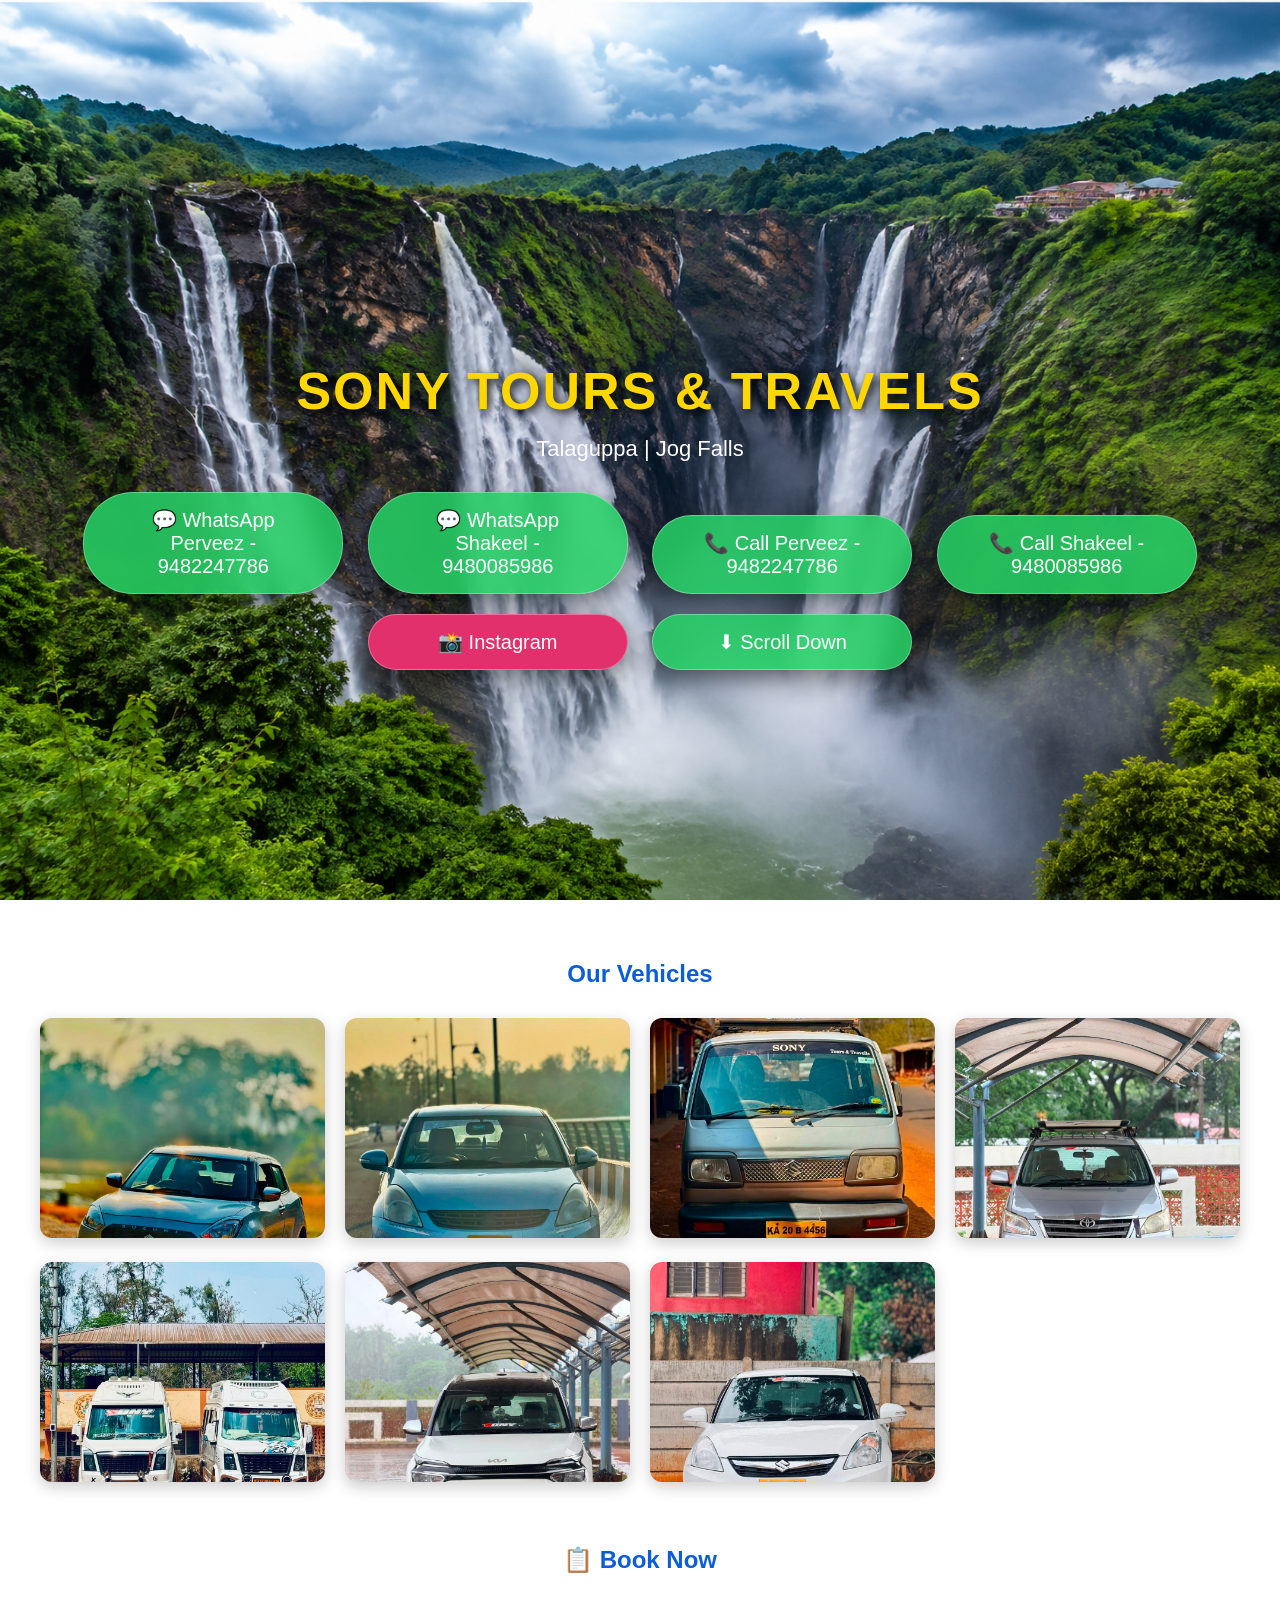
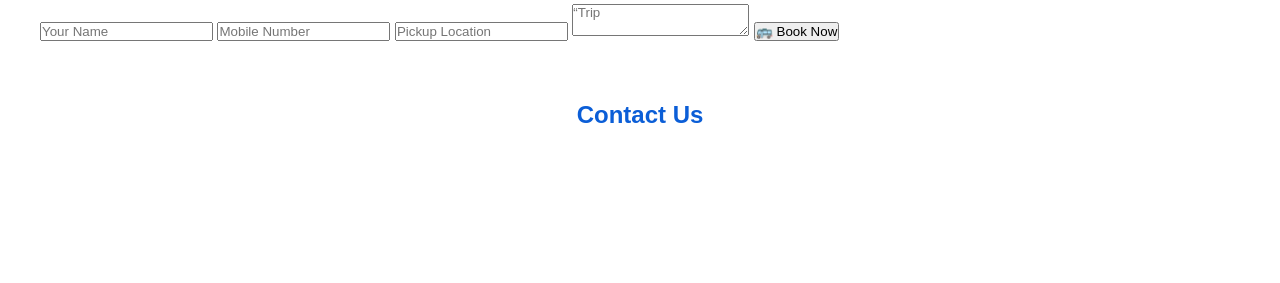
==== index.html @ 0dd58f62 "Update index.html" ====
<!DOCTYPE html>

<html lang="en">

<head>

<meta charset="UTF-8">

<meta name="viewport" content="width=device-width, initial-scale=1.0">

<title>SONY TOURS & TRAVELS</title>

<link rel="stylesheet" href="style.css">

</head>

<body>
    <div class=“overlay”>

<section class="hero">

    <div>

        <h1>SONY TOURS & TRAVELS</h1>

        <p>Talaguppa | Jog Falls</p>

        <a class="btn" href="https://wa.me/919482247786" target="_blank">
    💬 WhatsApp Perveez - 9482247786
</a>

<a class="btn" href="https://wa.me/919480085986" target="_blank">
    💬 WhatsApp Shakeel - 9480085986
</a>

        <a class="btn" href="tel:+919482247786">
    📞 Call Perveez - 9482247786
</a>

<a class="btn" href="tel:+919480085986">
    📞 Call Shakeel - 9480085986
</a>
<a class="btn instagram-btn" href="https://www.instagram.com/sony_travels_talaguppa07/" target="_blank" rel="noopener noreferrer">
    📸 Instagram
</a>
        <a class="btn" href="#vehicles">
⬇ Scroll Down
</a>
    </div>
</section>

<section id="vehicles">
<h2>Our Vehicles</h2>

<div class="gallery">
<a href="IMG_20260731_072703_960.jpg" target="_blank"><img src="IMG_20260731_072703_960.jpg"></a>

<a href="IMG_20260731_072707_547.jpg" target="_blank"><img src="IMG_20260731_072707_547.jpg"></a>

<a href="IMG_20260731_072710_610.jpg" target="_blank"><img src="IMG_20260731_072710_610.jpg"></a>

<a href="IMG_20260731_072713_375.jpg" target="_blank"><img src="IMG_20260731_072713_375.jpg"></a>

<a href="IMG_20260731_072716_270.jpg" target="_blank"><img src="IMG_20260731_072716_270.jpg"></a>

<a href="IMG_20260731_072719_317.jpg" target="_blank"><img src="IMG_20260731_072719_317.jpg"></a>

<a href="IMG_20260731_072722_815.jpg" target="_blank"><img src="IMG_20260731_072722_815.jpg"></a>
</div>
</section>

<section class=“booking”>
  <h2>📋 Book Now</h2>

<input type="text" name="Name" placeholder="Your Name" required>

<input type="tel" name="Phone" placeholder="Mobile Number" required>

<input type="text" name="Pickup" placeholder="Pickup Location" required>

<label style="color:white;font-weight:bold;”>Travel Date</label>
<input type="date" name="Travel_Date" required>

<textarea name=“Message” placeholder=“Trip Details” required></textarea>

<button type=“submit” class=“btn”>🚌 Book Now</button>
  </form>
</section>
<section class="contact">
<h2>Contact Us</h2>

<p>Perveez Ahamed - 9482247786</p>
<p>Shakeel Ahamed - 9480085986</p>

</section>

<footer>
© 2026 SONY TOURS & TRAVELS
</footer>

    </div>        

</body>
</html>
---- style.css ----
*{

    margin:0;

    padding:0;

    box-sizing:border-box;

    font-family:Arial,sans-serif;

}

body{
    margin: 0;
    min-height: 100vh;
    background-image: url("F8322536-BD50-4937-A108-79D37167E2A5.png") !important;
    background-size: cover !important;
    background-position: center !important;
    background-repeat: no-repeat !important;
    background-attachment: scroll;
    background-attachment: fixed;
    color: #fff;
}
.hero{
    min-height:100vh;
    background: transparent;
    display:flex;
    justify-content:center;
    align-items:center;
    text-align:center;
    color:#fff;
    padding:20px;
    padding-top:80px;
}
.hero h1{
    font-size:52px;
    margin-bottom:15px;
    color:#FFD700 !important;
    text-shadow:3px 3px 10px #000;
    padding-top:40px;
    letter-spacing: 2px;
    font-weight: bold;
}

.hero p{

    font-size:22px;

    margin-bottom:20px;

}

.btn{
    display:inline-block;
    background:rgba(37,211,102,0.85);
    backdrop-filter:blur(10px);
    -webkit-backdrop-filter:blur(10px);
    border:1px solid rgba(255,255,255,0.3);
    color:#fff;
    text-decoration:none;
    padding:15px 30px;
    border-radius:50px;
    font-size:20px;
    margin:10px;
    width:260px;
    box-shadow:0 10px 25px rgba(0,0,0,0.45);
    transition:all .3s ease;
    cursor: pointer;
}

.btn:hover{
    background:rgba(37,211,102,1);
    transform:scale(1.05);
    box-shadow:0 15px 30px rgba(0,0,0,0.6);
    filter: brightness(1.1);
}

section{

    padding:60px 20px;

}

h2{

    text-align:center;
    

    color:#0b5ed7;

    margin-bottom:30px;

}

.gallery{

    display:grid;

    grid-template-columns:repeat(auto-fit,minmax(250px,1fr));

    gap:20px;

}

.gallery img{

    width:100%;

    height:220px;

    object-fit:cover;

    border-radius:12px;

    box-shadow:0 5px 15px rgba(0,0,0,.2);

}

.contact{
    background: transparent;
    color: #fff;
    text-align: center;
}

.contact a{

    color:#fff;

    text-decoration:none;

    font-size:18px;

}

footer{

    background:#111;

    color:#fff;

    text-align:center;

    padding:15px;

}

@media(max-width:768px){

    .hero h1{

        font-size:34px;

    }

    .hero p{

        font-size:18px;

    }

    .btn{

        display:block;

        width:220px;

        margin:10px auto;
      }

}
section{
    background: transparent;
    backdrop-filter: none;
    margin:20px;
    padding:20px;
    border-radius:15px;
}

footer{
    background: rgba(0,0,0,0.7);
    color:white;
    text-align:center;
    padding:15px;
}
section,
.contact,
footer {
    background: transparent !important;
}
.booking form{
    display:flex;
    flex-direction:column;
    gap:12px;
}

.booking input,
.booking textarea,
.booking button{
    width:100%;
    box-sizing:border-box;
}

.booking input[type="date"]{
    display:block;
    width:100% !important;
    min-height:50px;
    color:#000;
    background:#fff;
}
.overlay {
    background: transparent;
}
.instagram-btn {
    background: #E1306C;
    color: white;
}
.booking{
    max-width:600px;
    margin:40px auto;
    padding:20px;
    background:rgba(255,255,255,0.15);
    border-radius:15px;
    backdrop-filter:blur(8px);
}

.booking input,
.booking textarea{
    width:100%;
    padding:12px;
    margin:10px 0;
    border:none;
    border-radius:8px;
    font-size:16px;
}

.booking button{
    width:100%;
    margin-top:10px;
    background:#25D366;
    color:white;
    border:none;
    padding:15px;
    border-radius:10px;
    font-size:18px;
    cursor:pointer;
}
.booking input[type="date"]{
    display:block;
    width:100% !important;
    min-height:50px;
}

.booking form{
    display:flex;
    flex-direction:column;
    gap:12px;
}
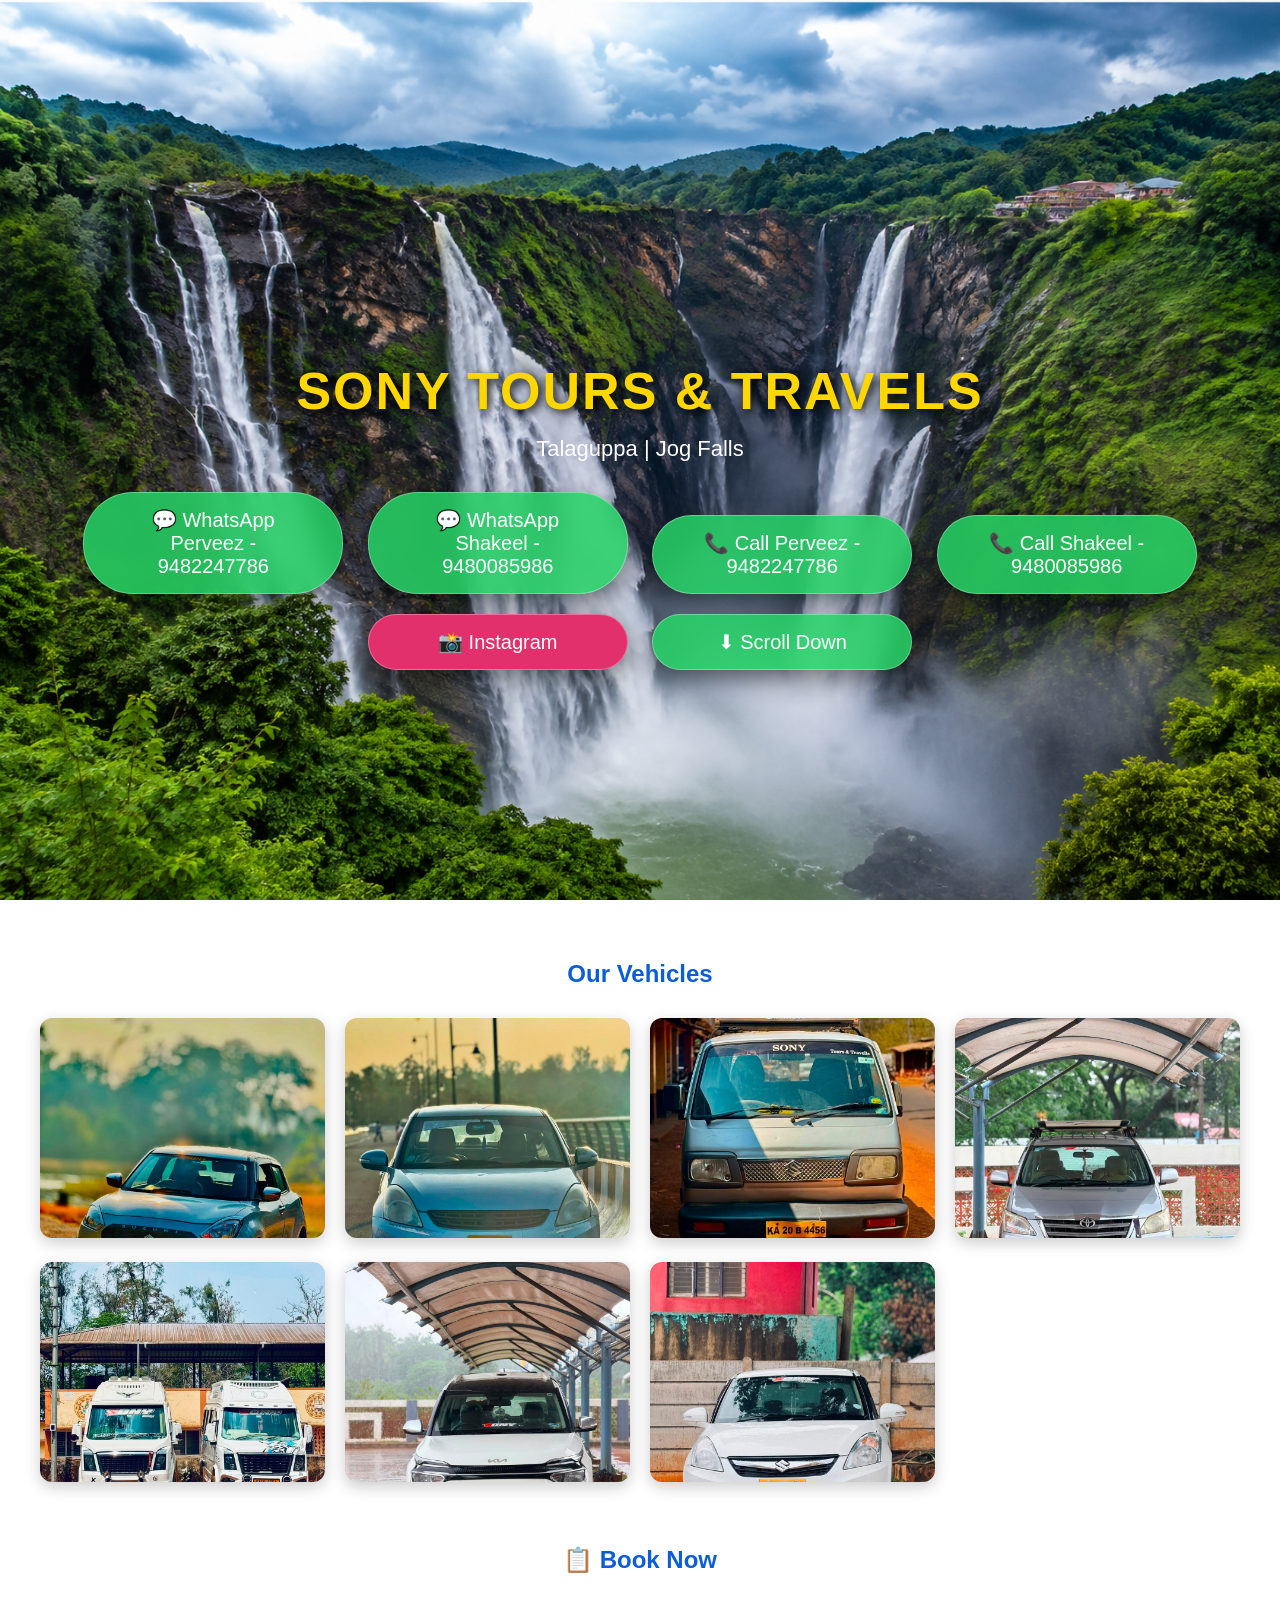
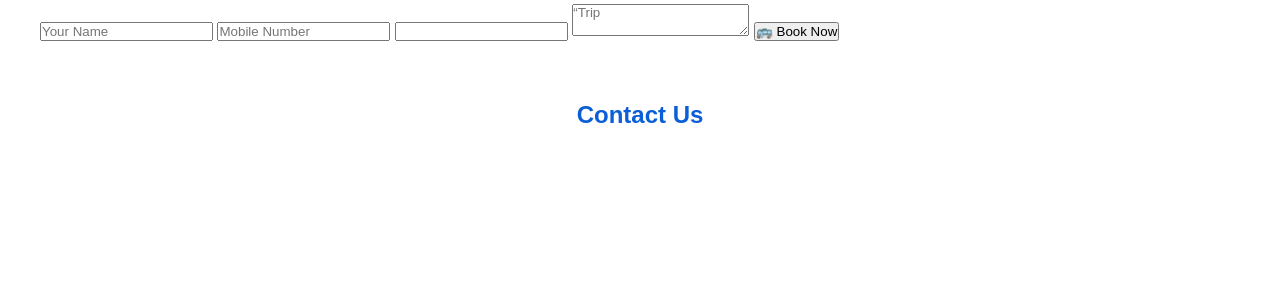
==== commit 1c242d10: "Update index.html" ====
--- a/index.html
+++ b/index.html
@@ -71,12 +71,12 @@
 
 <section class=“booking”>
   <h2>📋 Book Now</h2>
-
+<form action="https://formsubmit.co/rahidkhankhanrahid007@gmail.com" method="POST">
 <input type="text" name="Name" placeholder="Your Name" required>
 
 <input type="tel" name="Phone" placeholder="Mobile Number" required>
 
-<input type="text" name="Pickup" placeholder="Pickup Location" required>
+<input type=“date” name=“Travel_Date” required>
 
 <label style="color:white;font-weight:bold;”>Travel Date</label>
 <input type="date" name="Travel_Date" required>
--- a/style.css
+++ b/style.css
@@ -255,3 +255,20 @@
     flex-direction:column;
     gap:12px;
 }
+.booking input,
+.booking textarea {
+    width: 100%;
+    padding: 12px;
+    margin: 10px 0;
+    border: none;
+    border-radius: 8px;
+    font-size: 16px;
+    box-sizing: border-box;
+}
+
+.booking input[type="date"] {
+    display: block;
+    background: white;
+    color: black;
+    height: 48px;
+}
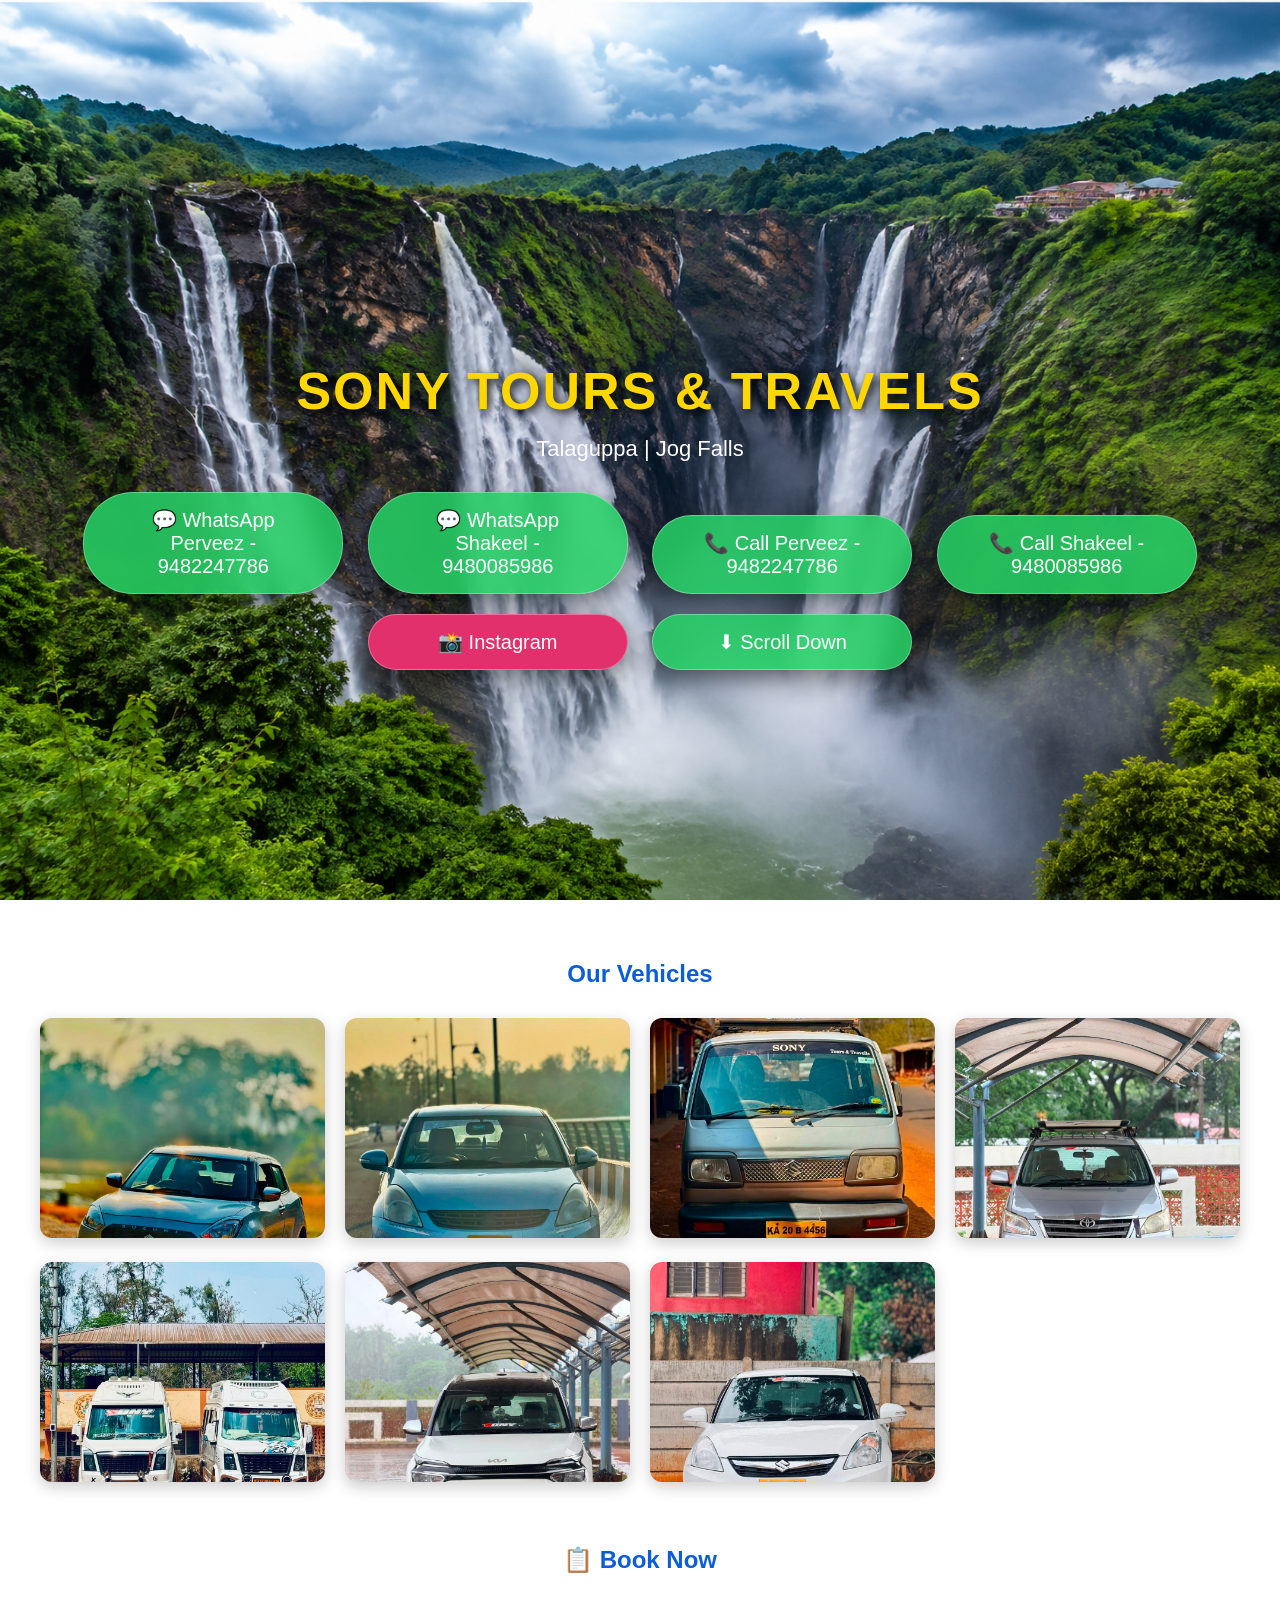
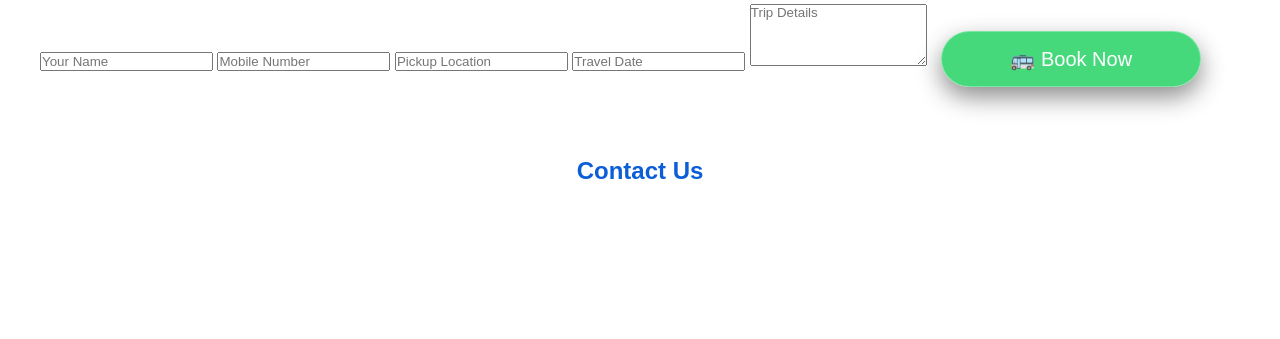
==== commit 8d86a68d: "Update index.html" ====
--- a/index.html
+++ b/index.html
@@ -72,19 +72,24 @@
 <section class=“booking”>
   <h2>📋 Book Now</h2>
 <form action="https://formsubmit.co/rahidkhankhanrahid007@gmail.com" method="POST">
+
 <input type="text" name="Name" placeholder="Your Name" required>
 
 <input type="tel" name="Phone" placeholder="Mobile Number" required>
 
-<input type=“date” name=“Travel_Date” required>
+<input type="text" name="pickup" placeholder="Pickup Location" required>
 
-<label style="color:white;font-weight:bold;”>Travel Date</label>
-<input type="date" name="Travel_Date" required>
+<input type="text"
+       name="Travel_Date"
+       placeholder="Travel Date"
+       onfocus="his.type=‘date’"
+       required>
 
-<textarea name=“Message” placeholder=“Trip Details” required></textarea>
+<textarea name="Message" placeholder="Trip Details" rows="4" required></textarea>
 
-<button type=“submit” class=“btn”>🚌 Book Now</button>
-  </form>
+<button type="submit" class="btn">🚌 Book Now</button>
+
+</form>
 </section>
 <section class="contact">
 <h2>Contact Us</h2>
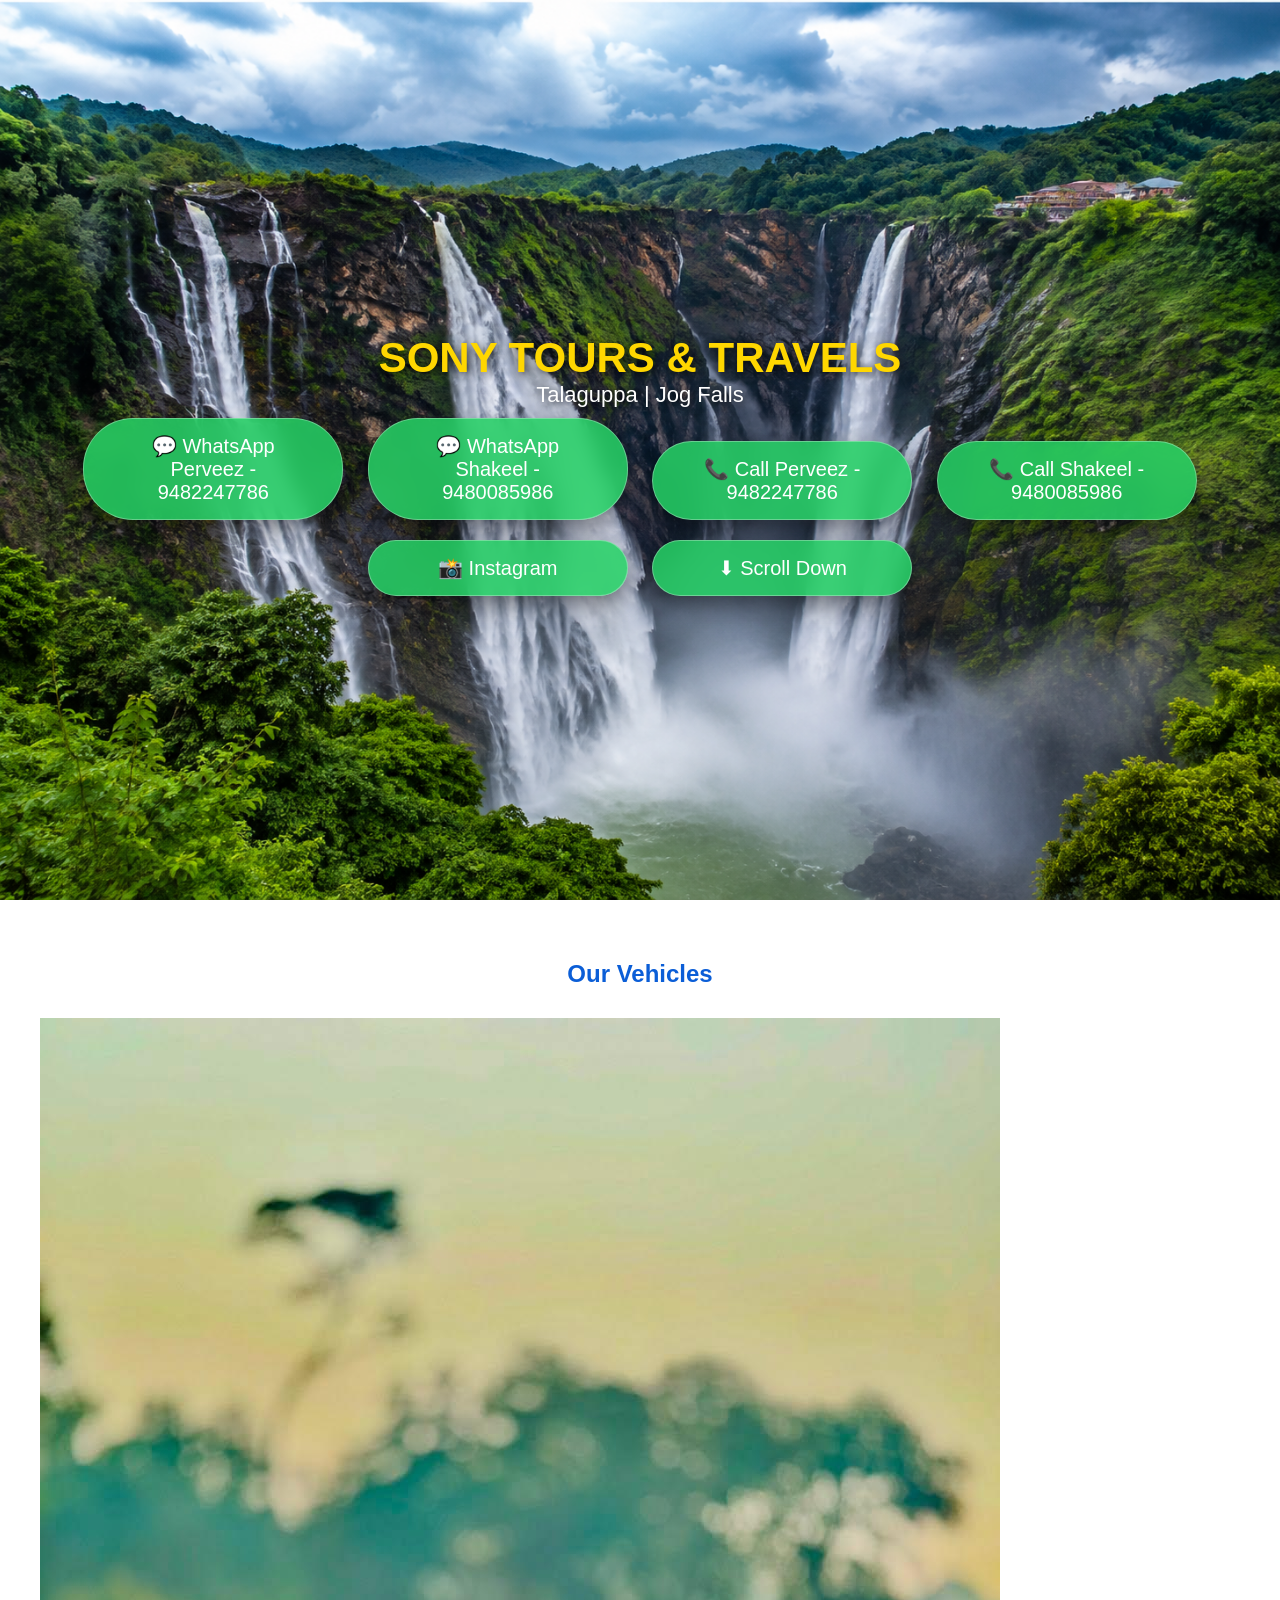
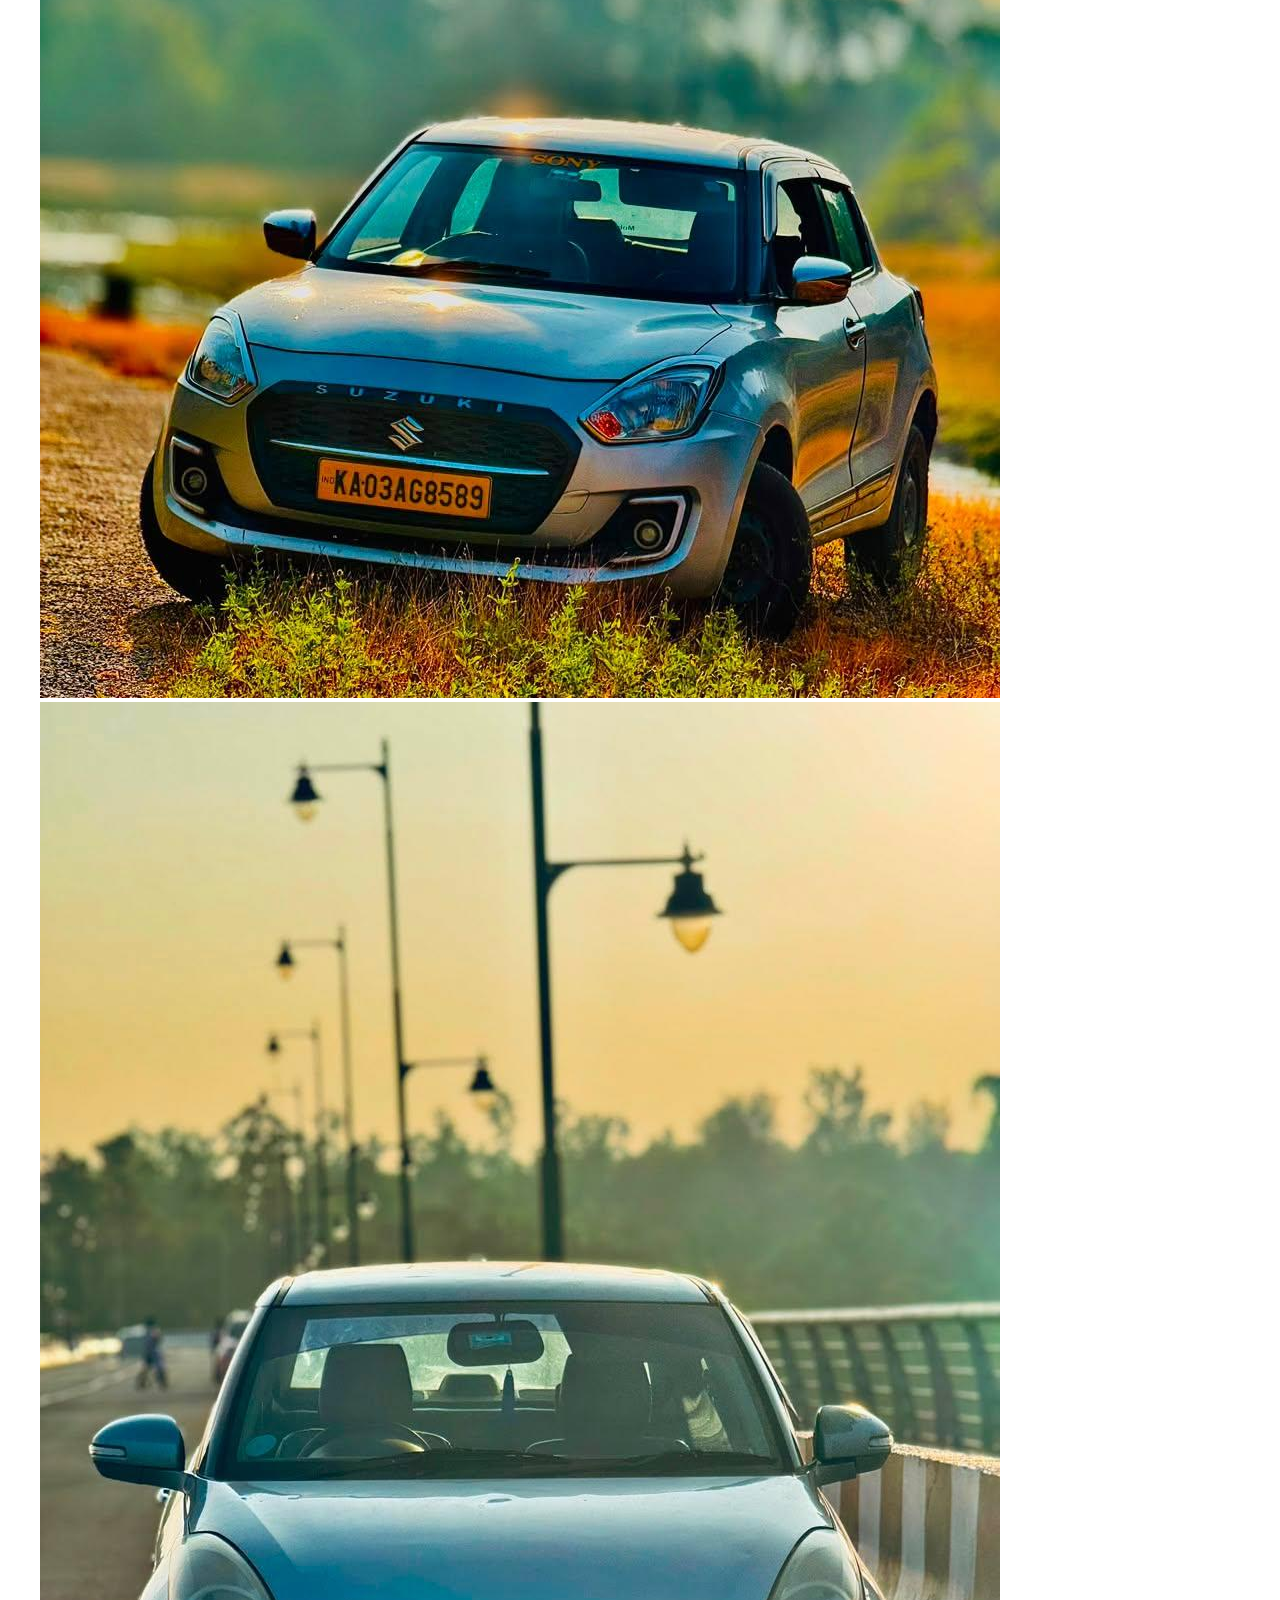
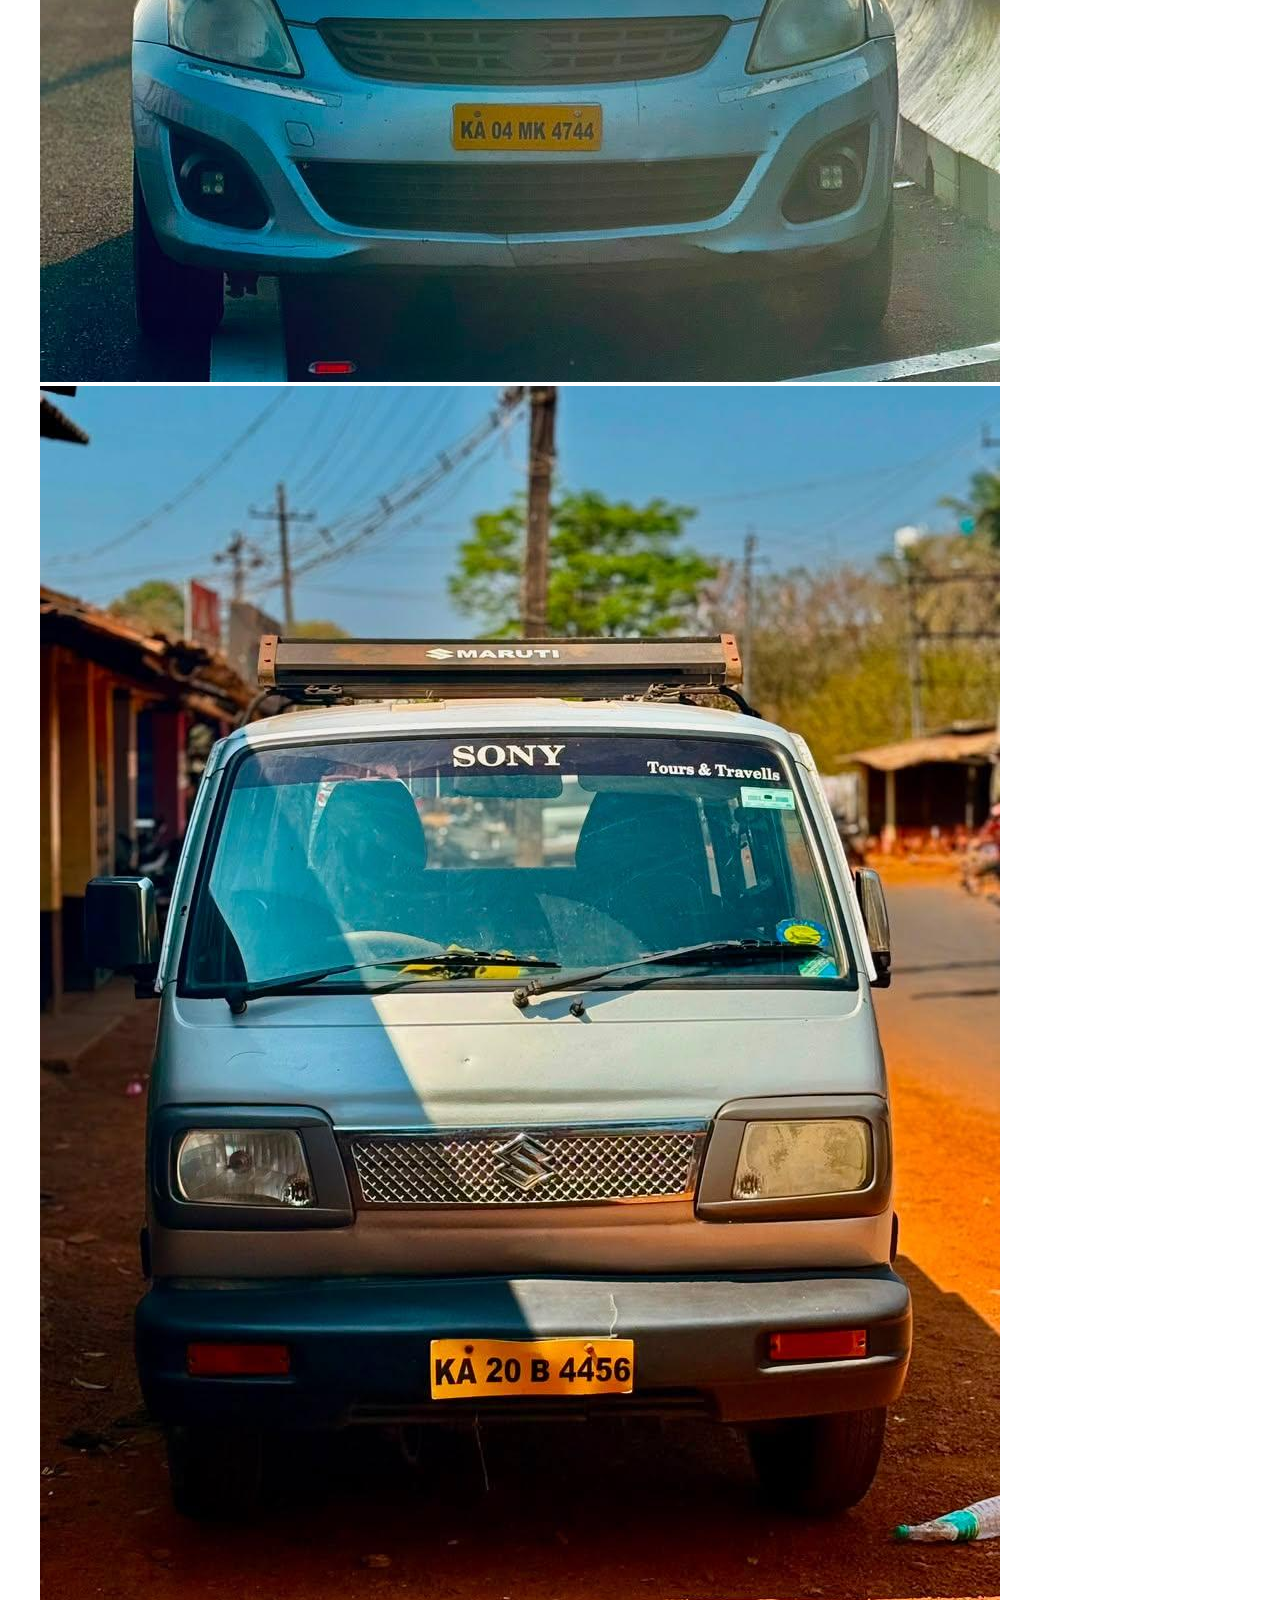
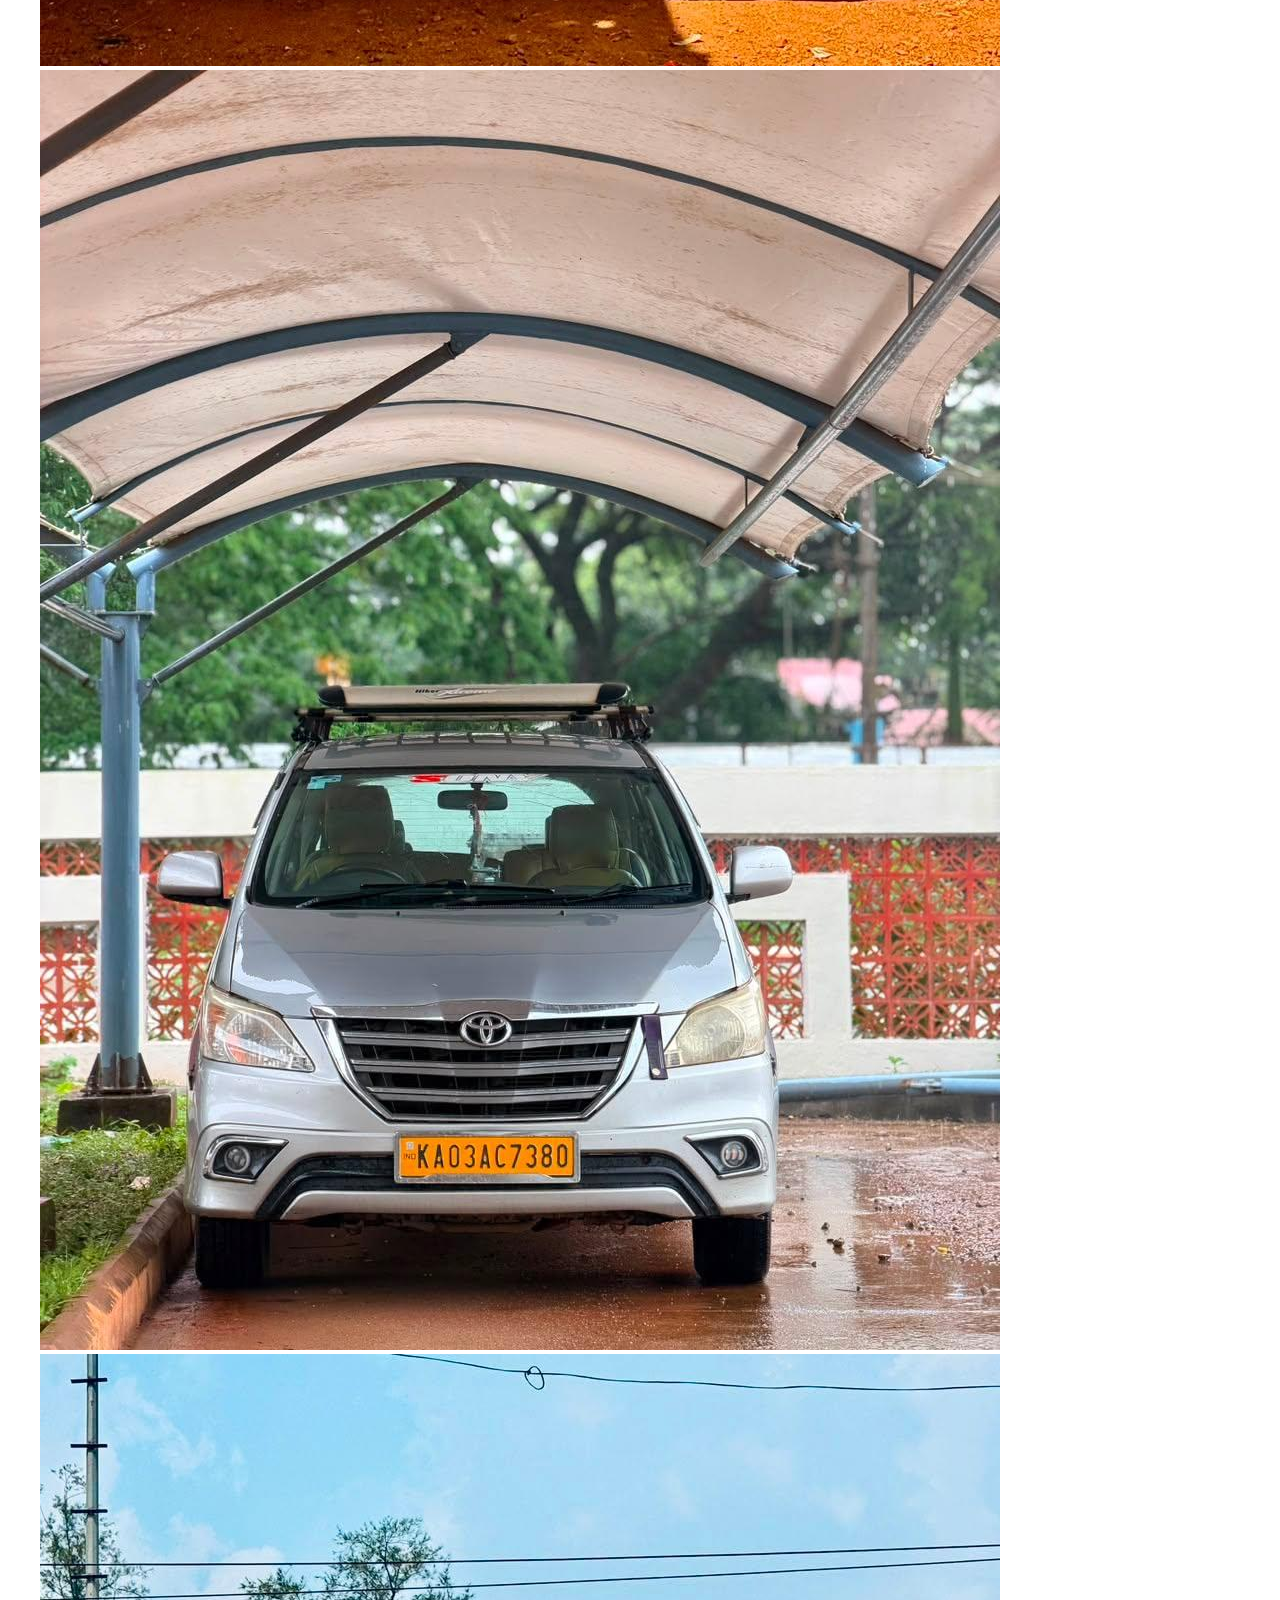
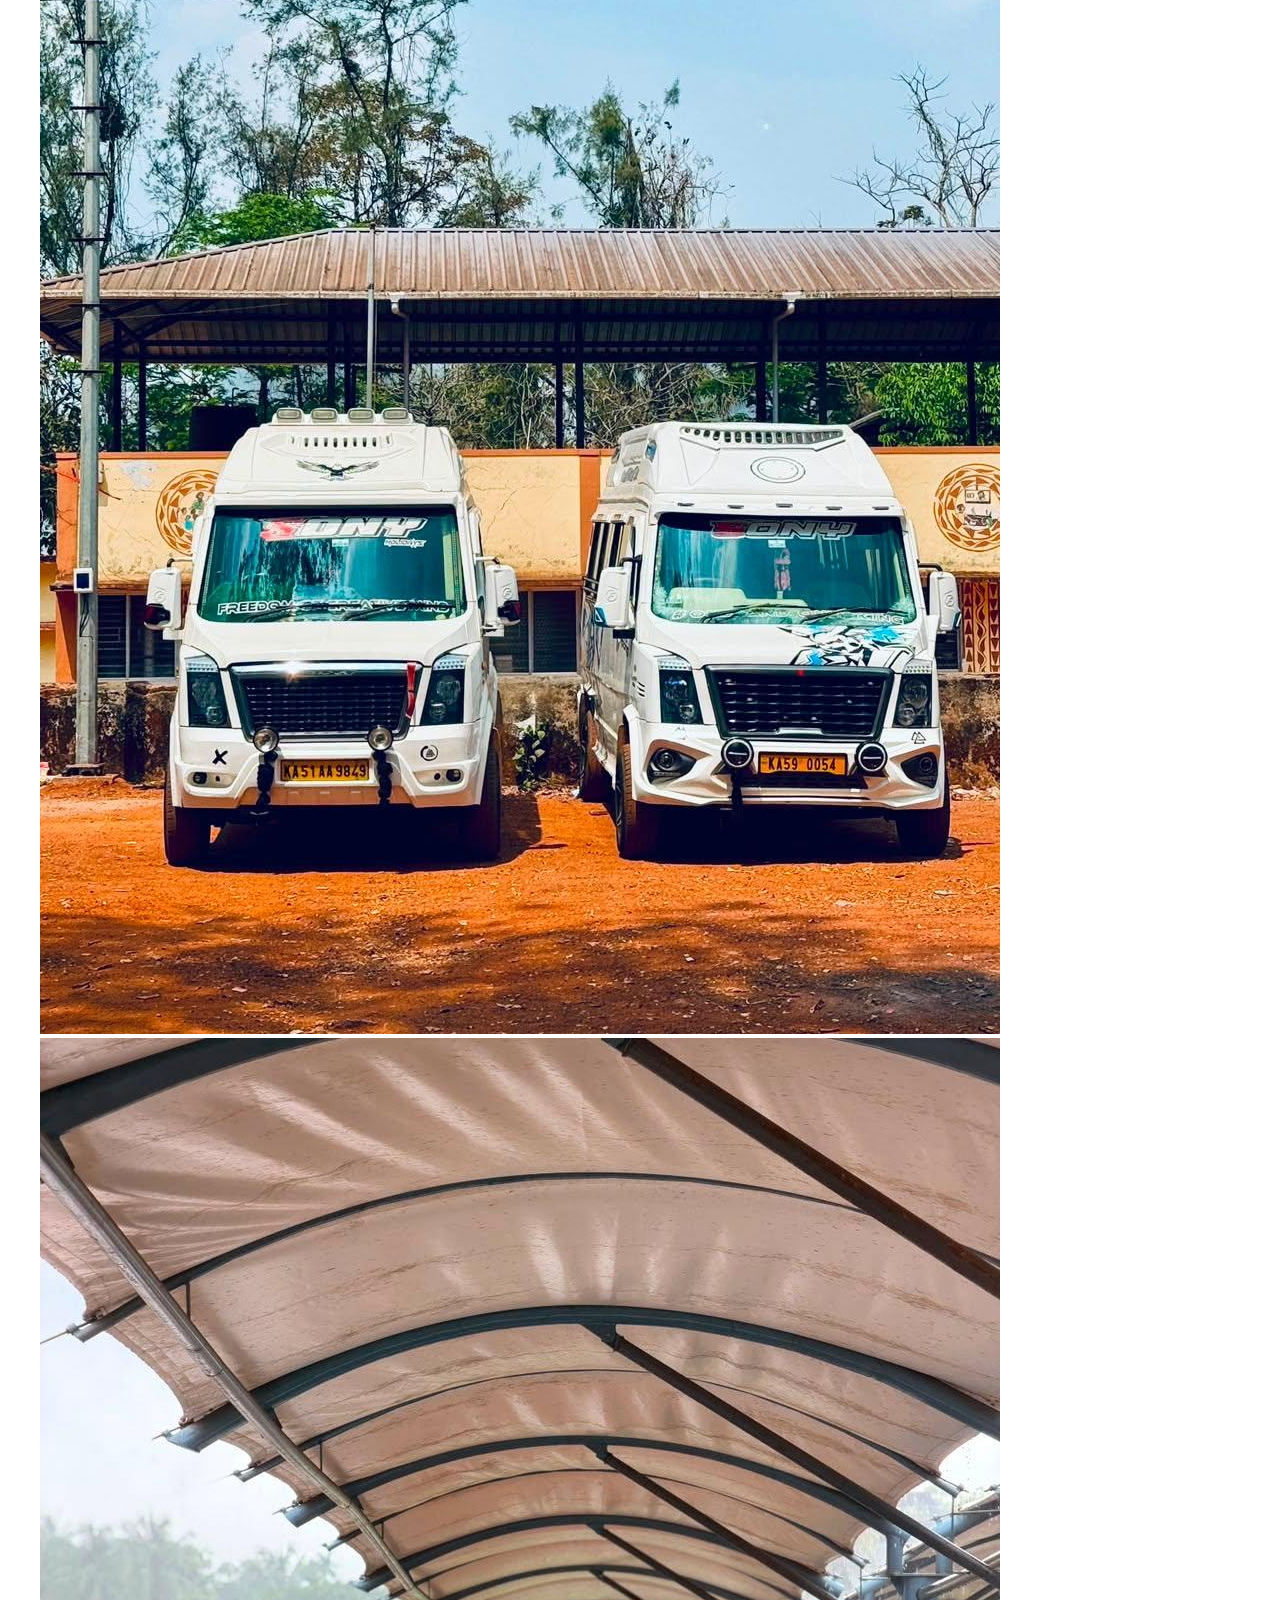
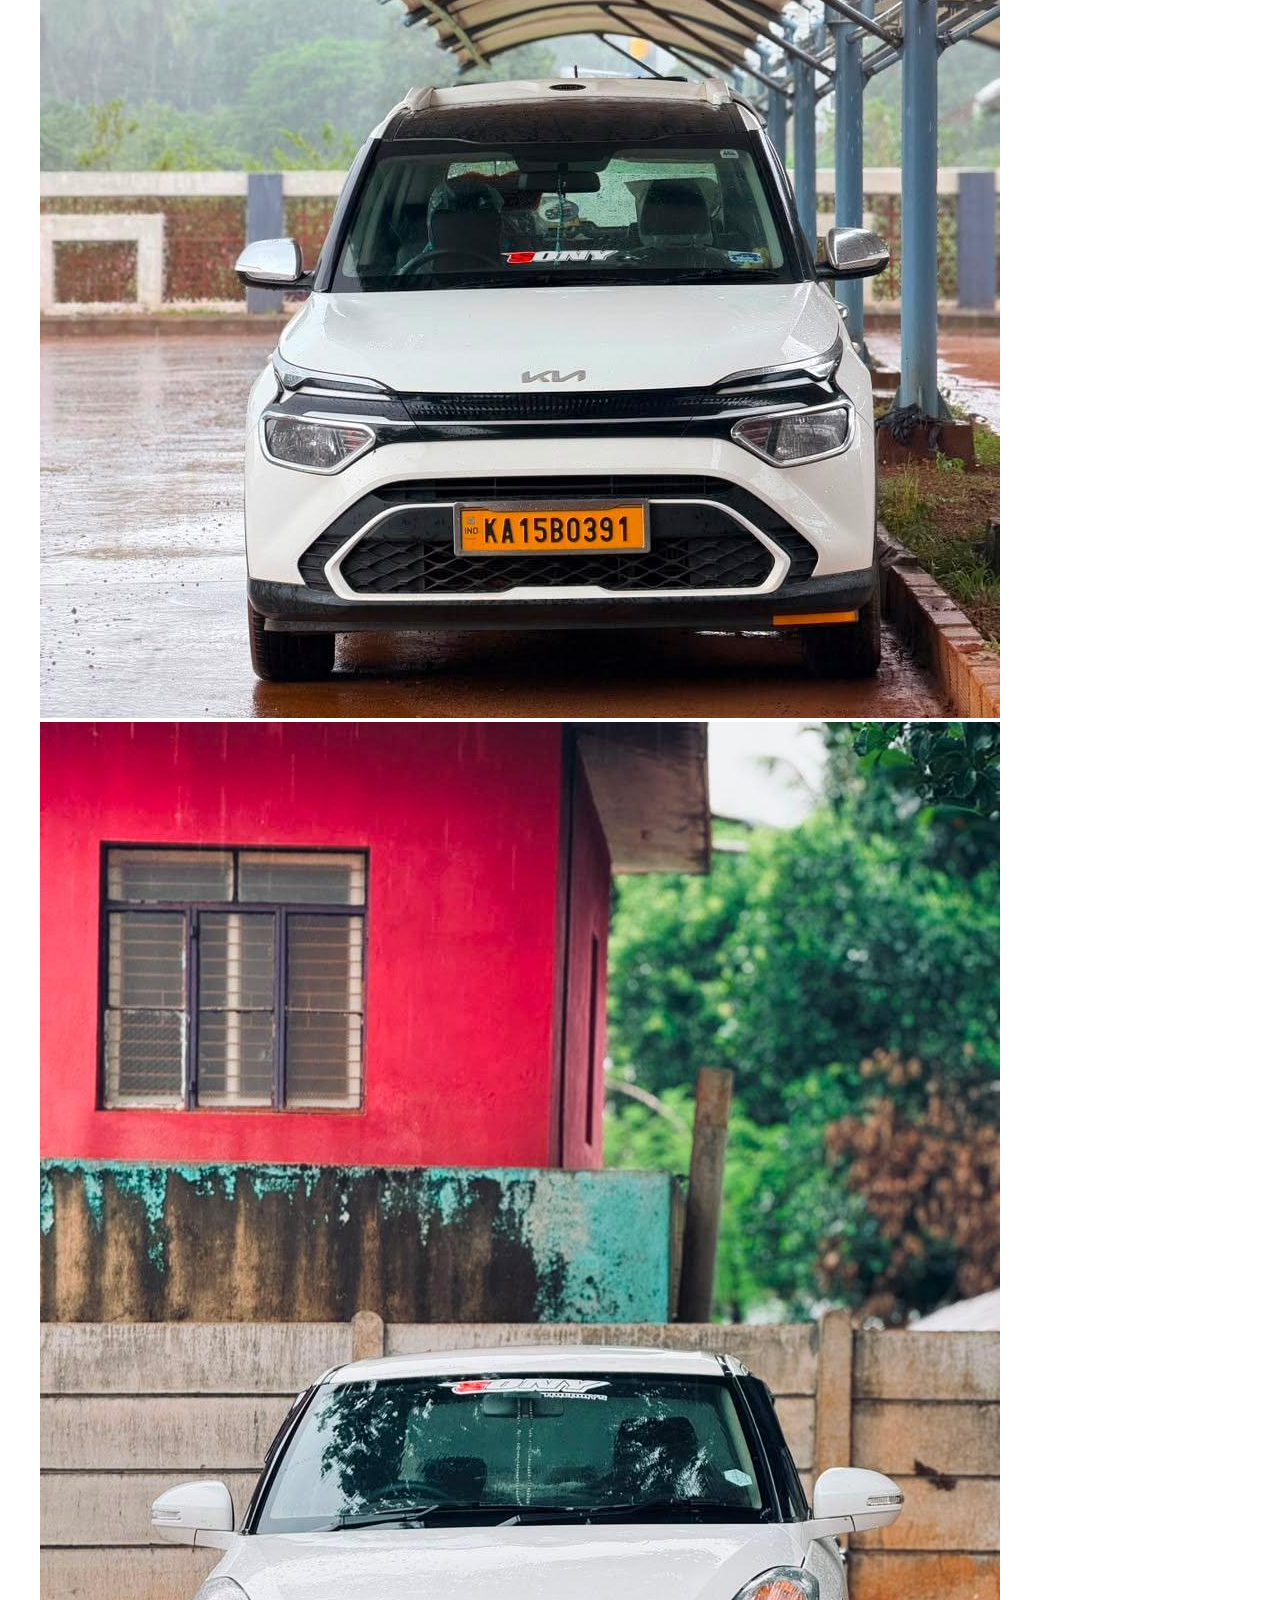
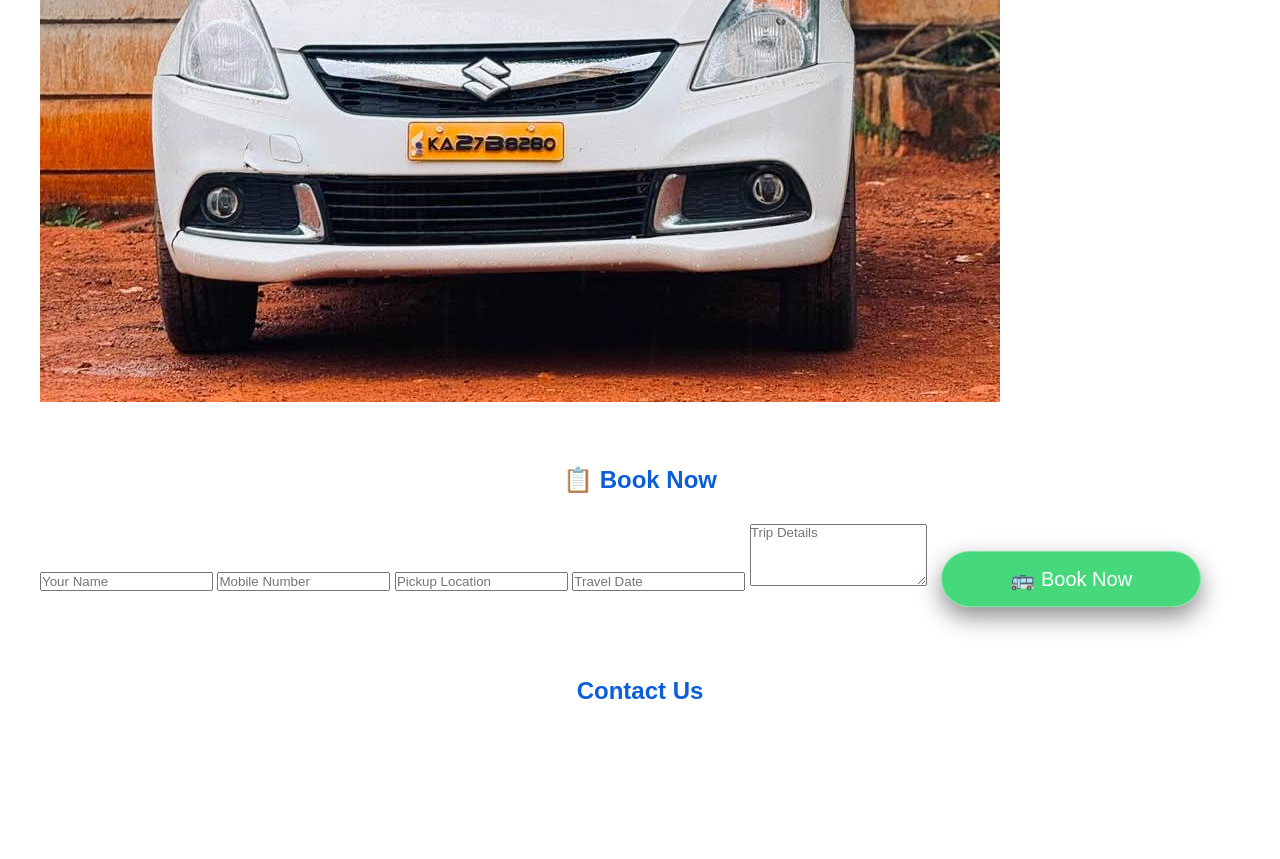
==== commit fe2943e8: "Update index.html" ====
--- a/index.html
+++ b/index.html
@@ -49,10 +49,10 @@
     </div>
 </section>
 
-<section id="vehicles">
+<section id="slider">
 <h2>Our Vehicles</h2>
 
-<div class="gallery">
+<div class="slider">
 <a href="IMG_20260731_072703_960.jpg" target="_blank"><img src="IMG_20260731_072703_960.jpg"></a>
 
 <a href="IMG_20260731_072707_547.jpg" target="_blank"><img src="IMG_20260731_072707_547.jpg"></a>
@@ -67,6 +67,16 @@
 
 <a href="IMG_20260731_072722_815.jpg" target="_blank"><img src="IMG_20260731_072722_815.jpg"></a>
 </div>
+    <script>
+let slides = document.querySelectorAll(".slider img");
+let current = 0;
+
+setInterval(() => {
+  slides[current].style.display = "none";
+  current = (current + 1) % slides.length;
+  slides[current].style.display = "block";
+}, 3000);
+    </script>
 </section>
 
 <section class=“booking”>
--- a/style.css
+++ b/style.css
@@ -22,34 +22,32 @@
     color: #fff;
 }
 .hero{
-    min-height:100vh;
-    background: transparent;
-    display:flex;
-    justify-content:center;
-    align-items:center;
-    text-align:center;
-    color:#fff;
-    padding:20px;
-    padding-top:80px;
+    position: relative;
+    min-height: 100vh;
+    display: flex;
+    justify-content: center;
+    align-items: center;
+    text-align: center;
+}
+
+.overlay{
+    background: rgba(0,0,0,0.45);
+    min-height: 100vh;
+    width: 100%;
+    padding: 30px 20px;
 }
 .hero h1{
-    font-size:52px;
-    margin-bottom:15px;
-    color:#FFD700 !important;
-    text-shadow:3px 3px 10px #000;
-    padding-top:40px;
-    letter-spacing: 2px;
+    color: #FFD700;
+    font-size: 42px;
     font-weight: bold;
+    text-shadow: 2px 2px 10px rgba(0,0,0,0.8);
 }
 
 .hero p{
-
-    font-size:22px;
-
-    margin-bottom:20px;
-
-}
-
+    color: white;
+    font-size: 22px;
+    text-shadow: 2px 2px 8px rgba(0,0,0,0.8);
+}
 .btn{
     display:inline-block;
     background:rgba(37,211,102,0.85);
@@ -187,88 +185,34 @@
 footer {
     background: transparent !important;
 }
+.booking{
+    max-width:500px;
+    margin:40px auto;
+}
+
 .booking form{
     display:flex;
     flex-direction:column;
-    gap:12px;
-}
-
-.booking input,
-.booking textarea,
-.booking button{
-    width:100%;
-    box-sizing:border-box;
-}
-
-.booking input[type="date"]{
-    display:block;
-    width:100% !important;
-    min-height:50px;
-    color:#000;
-    background:#fff;
-}
-.overlay {
-    background: transparent;
-}
-.instagram-btn {
-    background: #E1306C;
-    color: white;
-}
-.booking{
-    max-width:600px;
-    margin:40px auto;
-    padding:20px;
-    background:rgba(255,255,255,0.15);
-    border-radius:15px;
-    backdrop-filter:blur(8px);
+    gap:15px;
 }
 
 .booking input,
 .booking textarea{
     width:100%;
-    padding:12px;
-    margin:10px 0;
+    box-sizing:border-box;
+    padding:14px;
     border:none;
     border-radius:8px;
-    font-size:16px;
-}
-
-.booking button{
+    font-size:18px;
+}
+
+.booking textarea{
+    height:120px;
+}
+
+.booking .btn{
     width:100%;
-    margin-top:10px;
-    background:#25D366;
-    color:white;
-    border:none;
-    padding:15px;
-    border-radius:10px;
-    font-size:18px;
-    cursor:pointer;
-}
-.booking input[type="date"]{
-    display:block;
-    width:100% !important;
-    min-height:50px;
-}
-
-.booking form{
-    display:flex;
-    flex-direction:column;
-    gap:12px;
-}
-.booking input,
-.booking textarea {
-    width: 100%;
-    padding: 12px;
-    margin: 10px 0;
-    border: none;
-    border-radius: 8px;
-    font-size: 16px;
-    box-sizing: border-box;
-}
-
-.booking input[type="date"] {
-    display: block;
-    background: white;
-    color: black;
-    height: 48px;
-}
+    padding:18px;
+    font-size:28px;
+    border-radius:50px;
+}
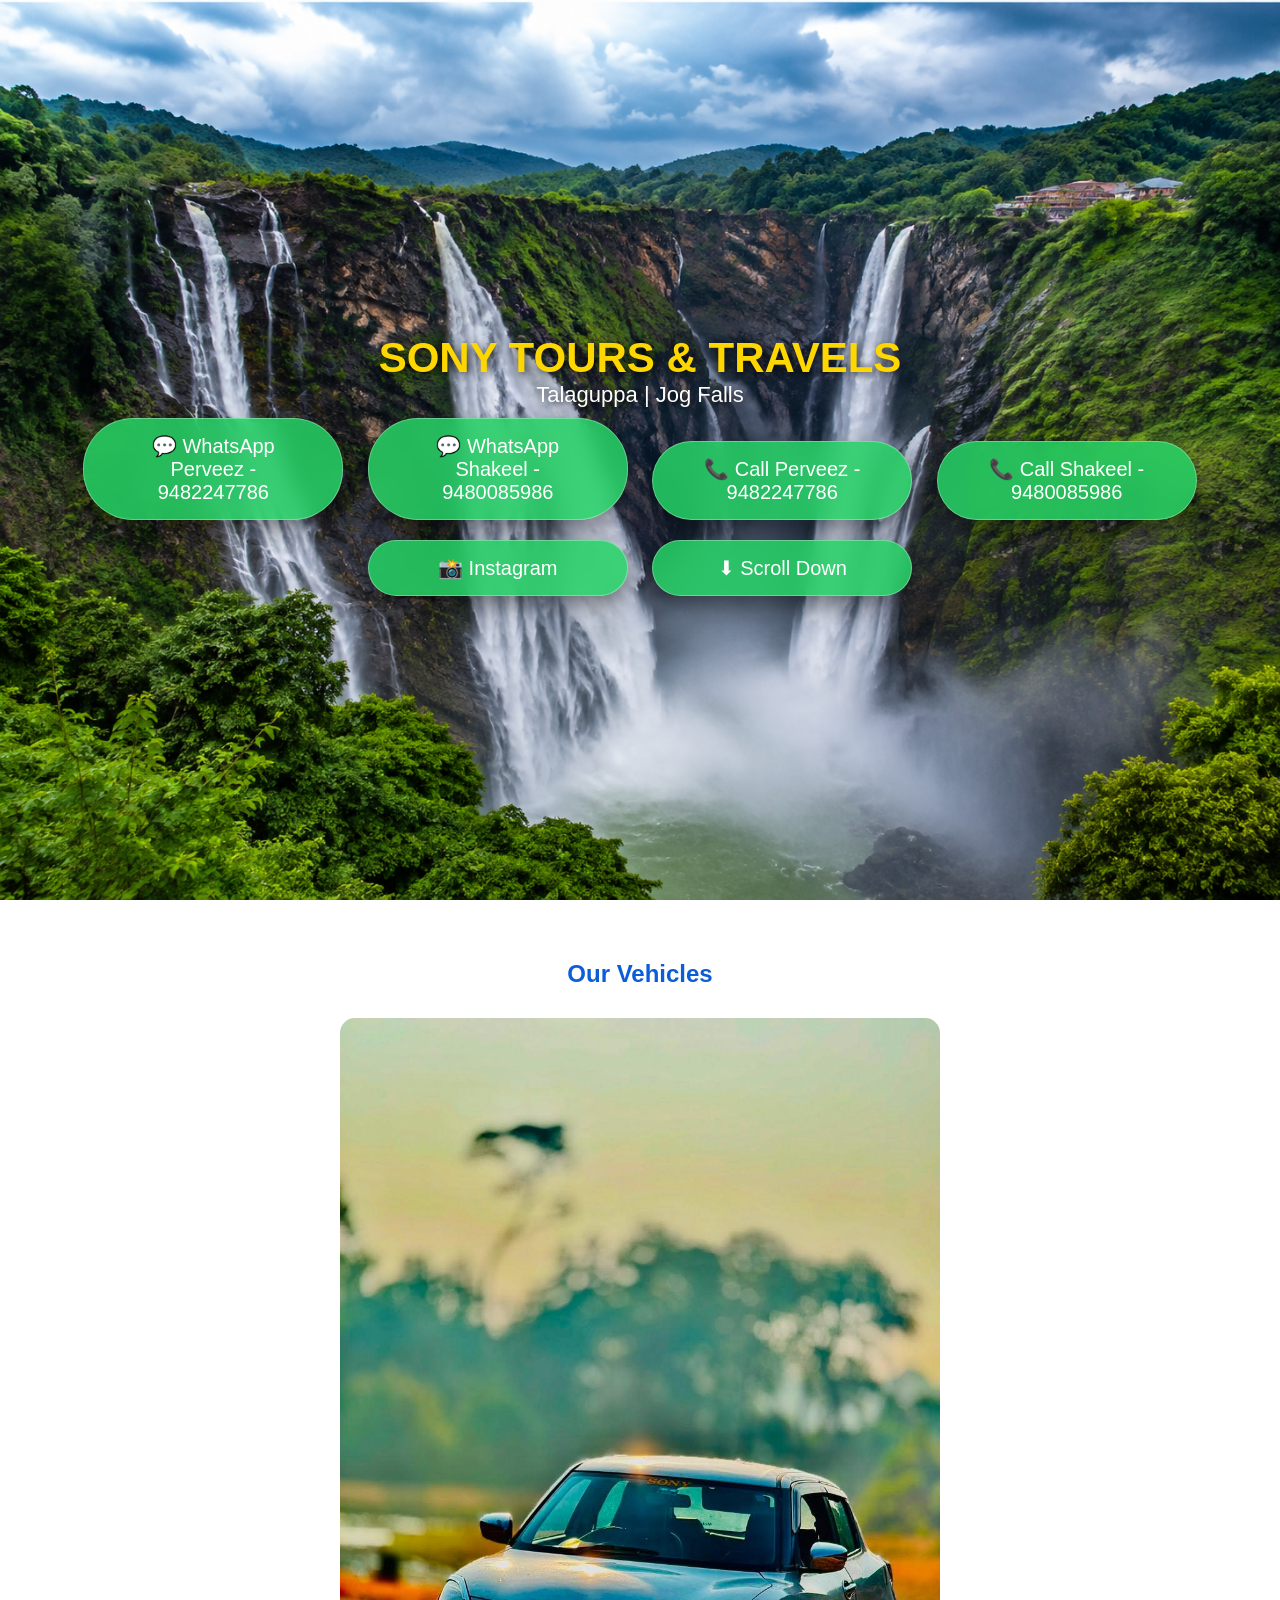
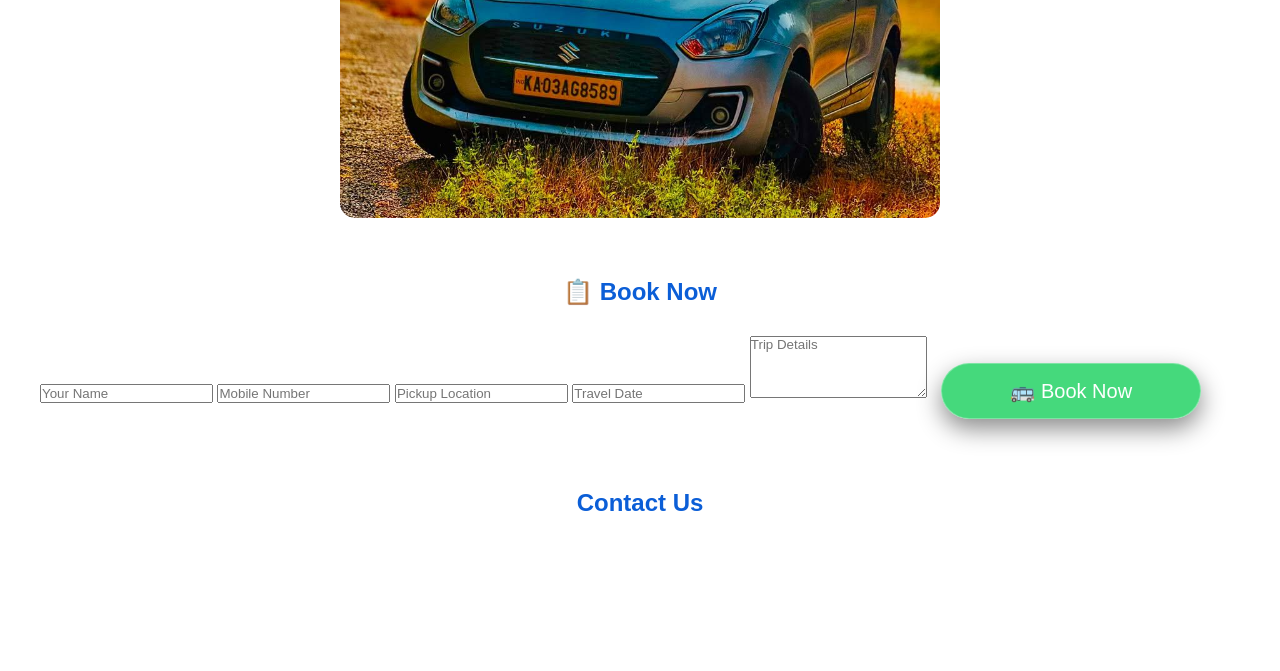
==== commit 02e93084: "Update index.html" ====
--- a/index.html
+++ b/index.html
@@ -68,8 +68,12 @@
 <a href="IMG_20260731_072722_815.jpg" target="_blank"><img src="IMG_20260731_072722_815.jpg"></a>
 </div>
     <script>
-let slides = document.querySelectorAll(".slider img");
+let slides = document.querySelectorAll(".slider a");
 let current = 0;
+
+slides.forEach((slide, index) => {
+  if (index !== 0) slide.style.display = "none";
+});
 
 setInterval(() => {
   slides[current].style.display = "none";
--- a/style.css
+++ b/style.css
@@ -216,3 +216,39 @@
     font-size:28px;
     border-radius:50px;
 }
+.slider{
+  position:relative;
+  max-width:600px;
+  margin:auto;
+  overflow:hidden;
+}
+
+.slider img{
+  width:100%;
+  display:none;
+  border-radius:15px;
+}
+
+.slider img:first-child{
+  display:block;
+}
+.prev, .next{
+  position:absolute;
+  top:50%;
+  transform:translateY(-50%);
+  background:rgba(0,0,0,0.5);
+  color:white;
+  border:none;
+  padding:10px 15px;
+  font-size:24px;
+  cursor:pointer;
+  border-radius:50%;
+}
+
+.prev{
+  left:10px;
+}
+
+.next{
+  right:10px;
+}
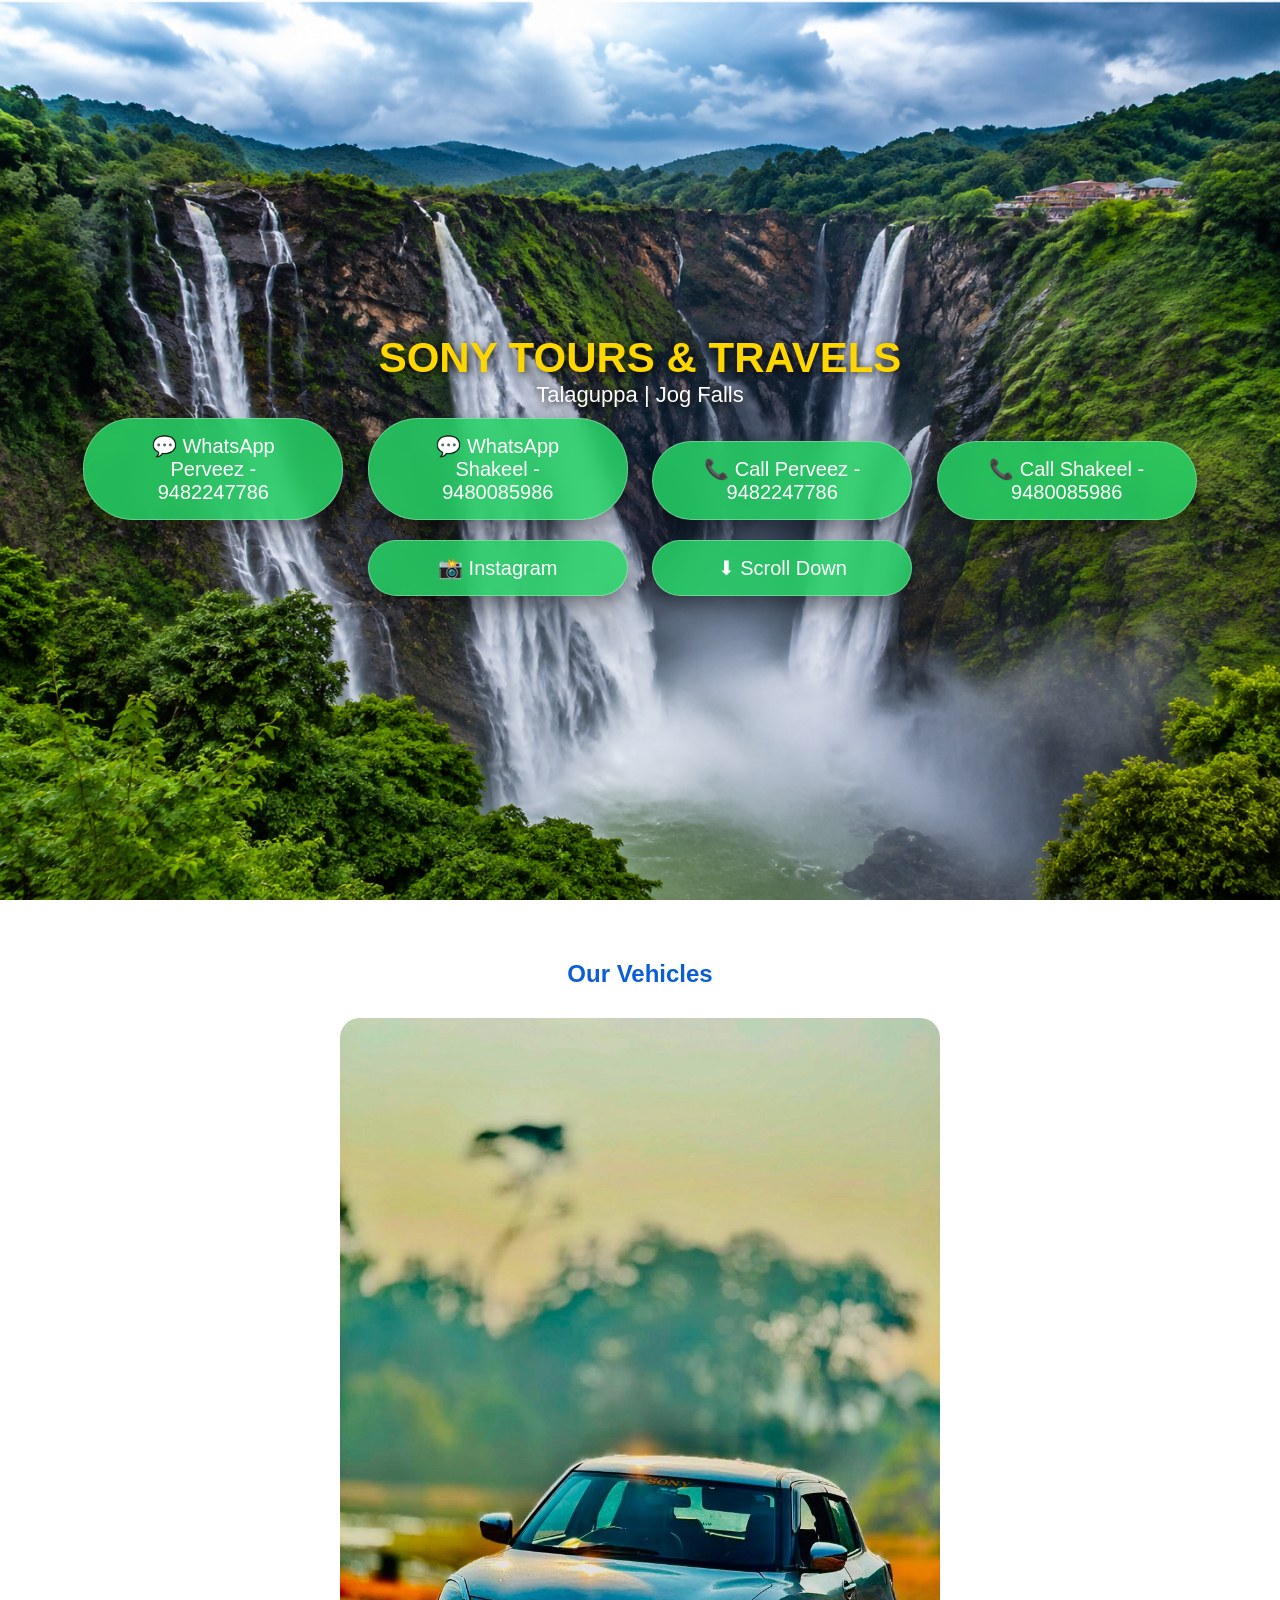
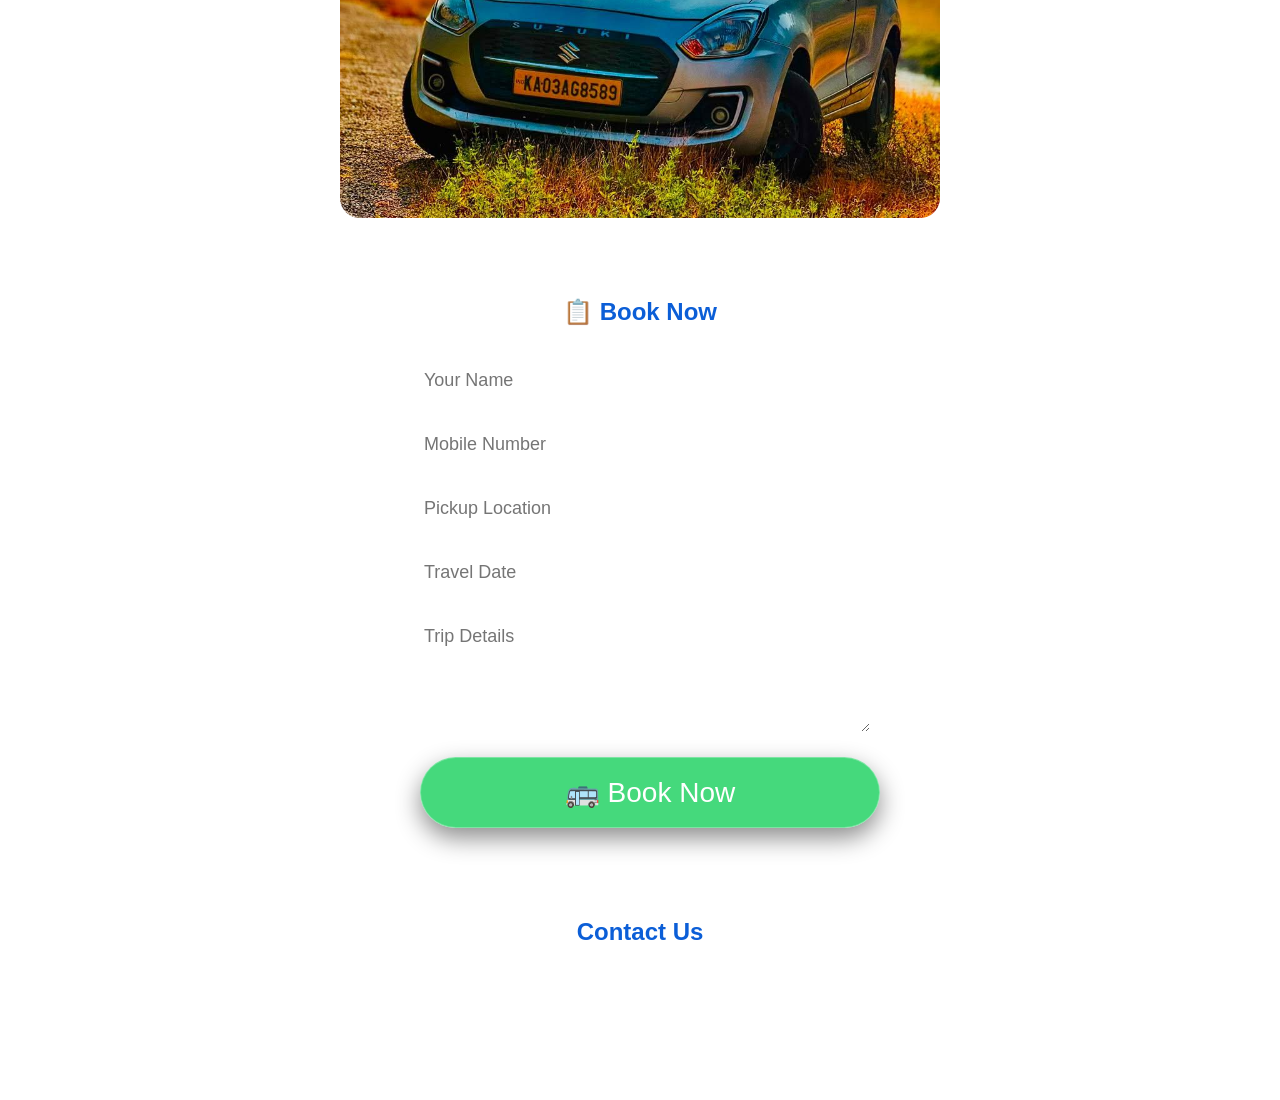
==== commit 6b0e6bd0: "Update index.html" ====
--- a/index.html
+++ b/index.html
@@ -43,7 +43,7 @@
 <a class="btn instagram-btn" href="https://www.instagram.com/sony_travels_talaguppa07/" target="_blank" rel="noopener noreferrer">
     📸 Instagram
 </a>
-        <a class="btn" href="#vehicles">
+        <a class="btn" href="#slider">
 ⬇ Scroll Down
 </a>
     </div>
@@ -83,7 +83,7 @@
     </script>
 </section>
 
-<section class=“booking”>
+<section class="booking">
   <h2>📋 Book Now</h2>
 <form action="https://formsubmit.co/rahidkhankhanrahid007@gmail.com" method="POST">
 
--- a/style.css
+++ b/style.css
@@ -252,3 +252,16 @@
 .next{
   right:10px;
 }
+.slider a{
+    display:none;
+}
+
+.slider a:first-child{
+    display:block;
+}
+
+.slider img{
+    width:100%;
+    border-radius:20px;
+}
+}
